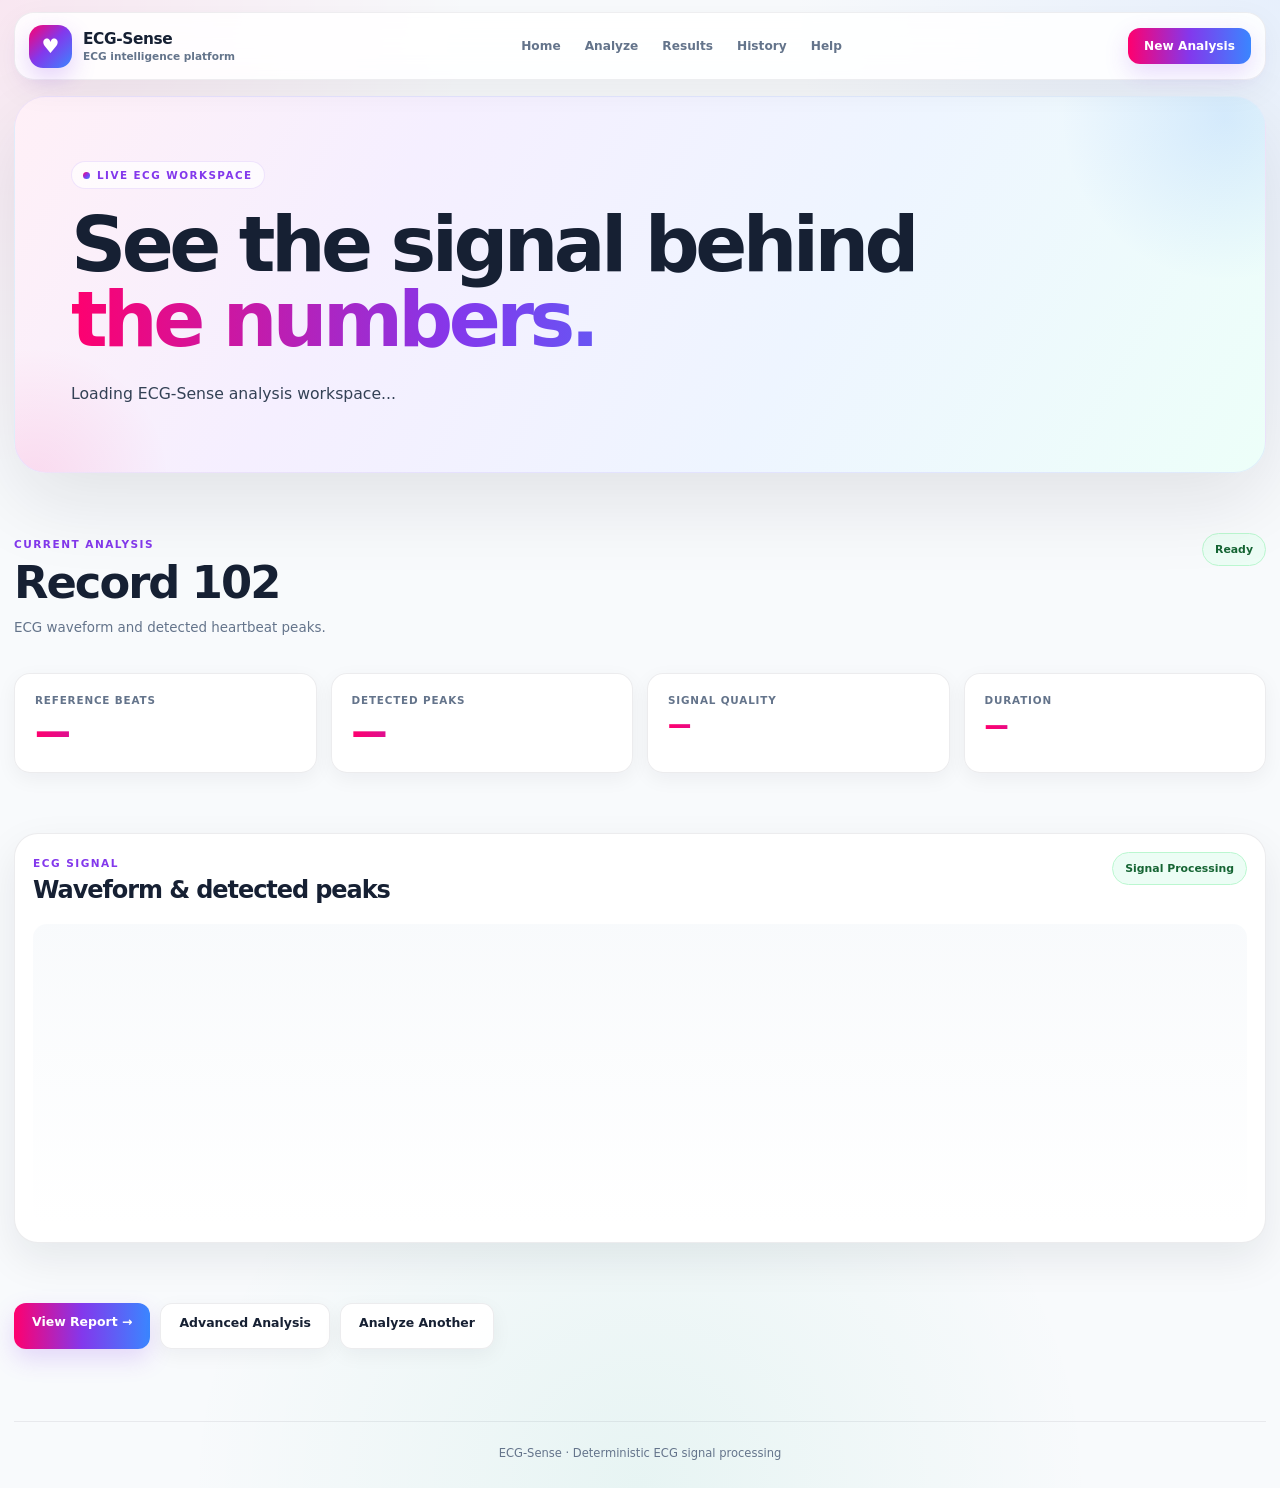
==== web_app/pages/analyze.html @ a7eef7b4 "Initial release: ECG-Sense ECG analysis platform" ====
<!DOCTYPE html>
<html lang="en">

<head>
    <meta charset="UTF-8">

    <meta
        name="viewport"
        content="width=device-width, initial-scale=1.0"
    >

    <meta
        name="description"
        content="ECG-Sense live ECG analysis workspace."
    >

    <title>ECG-Sense | Analysis</title>

    <link
        rel="stylesheet"
        href="../assets/app.css"
    >
</head>


<body>

<div class="page">

    <header class="nav">

        <a
            href="../index.html"
            class="logo"
        >

            <div class="logo-mark">
                ♥
            </div>

            <div class="logo-text">
                <strong>ECG-Sense</strong>
                <span>ECG intelligence platform</span>
            </div>

        </a>

        <nav class="nav-links">

            <a href="../index.html">
                Home
            </a>

            <a
                href="upload.html"
                aria-current="page"
            >
                Analyze
            </a>

            <a href="validation.html">
                Results
            </a>

            <a href="history.html">
                History
            </a>

            <a href="help.html">
                Help
            </a>

        </nav>

        <a
            href="upload.html"
            class="nav-button"
        >
            New Analysis
        </a>

    </header>


    <main>

        <section class="hero">

            <span class="eyebrow">
                LIVE ECG WORKSPACE
            </span>

            <h1>
                See the signal behind
                <span class="gradient-text">
                    the numbers.
                </span>
            </h1>

            <p id="analysisStatus">
                Loading ECG-Sense analysis workspace...
            </p>

        </section>


        <section class="content">

            <div
                class="report-header"
            >

                <div>

                    <span class="section-label">
                        CURRENT ANALYSIS
                    </span>

                    <h2
                        id="analysisRecord"
                        style="margin-top:7px;"
                    >
                        Record 102
                    </h2>

                    <p
                        id="analysisDescription"
                        class="content-description"
                    >
                        ECG waveform and detected heartbeat peaks.
                    </p>

                </div>


                <div
                    id="analysisId"
                    class="report-badge"
                >
                    Ready
                </div>

            </div>


            <div class="metric-grid">

                <div class="metric-card">
                    <div class="metric-label">
                        Reference Beats
                    </div>
                    <div
                        id="referenceBeats"
                        class="metric-value"
                    >
                        —
                    </div>
                </div>

                <div class="metric-card">
                    <div class="metric-label">
                        Detected Peaks
                    </div>
                    <div
                        id="detectedPeaks"
                        class="metric-value"
                    >
                        —
                    </div>
                </div>

                <div class="metric-card">
                    <div class="metric-label">
                        Signal Quality
                    </div>
                    <div
                        id="signalQuality"
                        class="metric-value"
                        style="font-size:1.4rem;"
                    >
                        —
                    </div>
                </div>

                <div class="metric-card">
                    <div class="metric-label">
                        Duration
                    </div>
                    <div
                        id="duration"
                        class="metric-value"
                        style="font-size:1.45rem;"
                    >
                        —
                    </div>
                </div>

            </div>

        </section>


        <section class="content">

            <div class="waveform-card">

                <div
                    style="
                        display:flex;
                        justify-content:space-between;
                        gap:16px;
                        align-items:flex-start;
                        flex-wrap:wrap;
                    "
                >

                    <div>

                        <span class="section-label">
                            ECG SIGNAL
                        </span>

                        <h2
                            style="
                                margin-top:7px;
                                font-size:1.5rem;
                            "
                        >
                            Waveform & detected peaks
                        </h2>

                    </div>

                    <span
                        class="report-badge"
                    >
                        Signal Processing
                    </span>

                </div>


                <canvas
                    id="ecgCanvas"
                    style="
                        width:100%;
                        height:300px;
                        margin-top:20px;
                    "
                    aria-label="ECG waveform"
                ></canvas>

            </div>

        </section>


        <section class="content">

            <div
                style="
                    display:flex;
                    gap:10px;
                    flex-wrap:wrap;
                "
            >

                <a
                    href="report.html"
                    class="primary-button"
                >
                    View Report →
                </a>

                <a
                    href="advanced.html"
                    class="secondary-button"
                >
                    Advanced Analysis
                </a>

                <a
                    href="upload.html"
                    class="secondary-button"
                >
                    Analyze Another
                </a>

            </div>

        </section>

    </main>


    <footer
        style="
            margin:72px 0 28px;
            padding-top:24px;
            border-top:1px solid rgba(15,23,42,.07);
            text-align:center;
            color:#64748b;
            font-size:.72rem;
        "
    >
        ECG-Sense · Deterministic ECG signal processing
    </footer>

</div>


<div
    id="globalStatus"
    class="global-status"
    aria-live="polite"
></div>


<script src="../assets/common.js"></script>
<script src="../assets/analyze.js"></script>

</body>

</html>
---- web_app/assets/app.css ----
/* ============================================================
   ECG-SENSE
   WORLD-CLASS PRODUCT UI
   Bright / Clean / Human-Centered / Mobile First
   ============================================================ */

:root {
    --pink: #ff006e;
    --pink-soft: #fff0f6;

    --purple: #8338ec;
    --purple-soft: #f3edff;

    --blue: #3a86ff;
    --blue-soft: #edf4ff;

    --cyan: #00b8d9;
    --cyan-soft: #e9fbff;

    --green: #06a77d;
    --green-soft: #eafbf5;

    --orange: #ff9f1c;
    --orange-soft: #fff7e7;

    --red: #e11d48;
    --red-soft: #fff1f4;

    --ink: #162033;
    --ink-soft: #334155;
    --muted: #64748b;
    --subtle: #94a3b8;

    --surface: #ffffff;
    --surface-soft: #f8fafc;
    --surface-tint: #fcfdff;

    --border: rgba(15, 23, 42, 0.08);
    --border-strong: rgba(15, 23, 42, 0.13);

    --shadow-sm:
        0 6px 20px rgba(15, 23, 42, 0.05);

    --shadow-md:
        0 16px 42px rgba(15, 23, 42, 0.08);

    --shadow-lg:
        0 28px 80px rgba(15, 23, 42, 0.10);

    --radius-sm: 10px;
    --radius-md: 16px;
    --radius-lg: 24px;
    --radius-xl: 32px;

    --max-width: 1400px;

    --transition:
        180ms cubic-bezier(.2,.8,.2,1);
}


/* ============================================================
   RESET
   ============================================================ */

*,
*::before,
*::after {
    box-sizing: border-box;
}

html {
    scroll-behavior: smooth;
    text-size-adjust: 100%;
}

body {
    margin: 0;
    min-height: 100vh;

    color: var(--ink);

    font-family:
        Inter,
        ui-sans-serif,
        system-ui,
        -apple-system,
        BlinkMacSystemFont,
        "Segoe UI",
        sans-serif;

    background:
        radial-gradient(
            circle at 0% 0%,
            rgba(255, 0, 110, 0.08),
            transparent 24%
        ),
        radial-gradient(
            circle at 100% 0%,
            rgba(58, 134, 255, 0.09),
            transparent 25%
        ),
        radial-gradient(
            circle at 50% 100%,
            rgba(6, 167, 125, 0.07),
            transparent 28%
        ),
        #f8fafc;

    -webkit-font-smoothing: antialiased;
    text-rendering: optimizeLegibility;
}

body::selection {
    background: rgba(131, 56, 236, 0.18);
}

img,
svg,
canvas,
video {
    display: block;
    max-width: 100%;
}

button,
input,
select,
textarea {
    font: inherit;
}

button {
    border: 0;
}

a {
    color: inherit;
    text-decoration: none;
}

p,
h1,
h2,
h3,
h4,
h5,
h6 {
    margin-top: 0;
}

p {
    line-height: 1.7;
}


/* ============================================================
   GLOBAL CONTAINER
   ============================================================ */

.page {
    width:
        min(
            calc(100% - 28px),
            var(--max-width)
        );

    margin-inline: auto;
}


/* ============================================================
   NAVIGATION
   ============================================================ */

.nav {
    position: sticky;
    top: 12px;
    z-index: 1000;

    min-height: 68px;

    margin-top: 12px;
    padding: 10px 14px;

    display: flex;
    align-items: center;
    justify-content: space-between;
    gap: 18px;

    border:
        1px solid rgba(15, 23, 42, 0.07);

    border-radius: 20px;

    background:
        rgba(255, 255, 255, 0.88);

    backdrop-filter:
        blur(20px)
        saturate(150%);

    -webkit-backdrop-filter:
        blur(20px)
        saturate(150%);

    box-shadow:
        0 10px 32px rgba(15, 23, 42, 0.05);
}

.logo {
    min-width: 0;

    display: flex;
    align-items: center;
    gap: 11px;
}

.logo-mark {
    width: 43px;
    height: 43px;
    flex: 0 0 43px;

    display: grid;
    place-items: center;

    border-radius: 14px;

    color: #ffffff;

    font-size: 20px;
    font-weight: 900;

    background:
        linear-gradient(
            135deg,
            var(--pink),
            var(--purple) 48%,
            var(--blue)
        );

    box-shadow:
        0 10px 24px rgba(131, 56, 236, 0.22);
}

.logo-text {
    min-width: 0;
}

.logo-text strong {
    display: block;

    font-size: 0.96rem;
    font-weight: 900;

    letter-spacing: -0.025em;
}

.logo-text span {
    display: block;

    margin-top: 2px;

    color: var(--muted);

    font-size: 0.66rem;
    font-weight: 650;

    white-space: nowrap;
}

.nav-links {
    display: flex;
    align-items: center;
    gap: 24px;
}

.nav-links a {
    position: relative;

    color: var(--muted);

    font-size: 0.76rem;
    font-weight: 800;

    transition:
        color var(--transition);
}

.nav-links a::after {
    content: "";

    position: absolute;

    left: 0;
    right: 0;
    bottom: -8px;

    height: 2px;

    border-radius: 999px;

    background:
        linear-gradient(
            90deg,
            var(--pink),
            var(--purple),
            var(--blue)
        );

    transform: scaleX(0);
    transform-origin: center;

    transition:
        transform var(--transition);
}

.nav-links a:hover {
    color: var(--purple);
}

.nav-links a:hover::after {
    transform: scaleX(1);
}

.nav-button {
    padding: 11px 16px;

    border-radius: 12px;

    color: #ffffff;

    background:
        linear-gradient(
            90deg,
            var(--pink),
            var(--purple),
            var(--blue)
        );

    font-size: 0.76rem;
    font-weight: 850;

    cursor: pointer;

    box-shadow:
        0 9px 24px rgba(131, 56, 236, 0.18);

    transition:
        transform var(--transition),
        box-shadow var(--transition),
        filter var(--transition);
}

.nav-button:hover {
    transform: translateY(-1px);

    box-shadow:
        0 13px 30px rgba(131, 56, 236, 0.23);

    filter: brightness(1.03);
}


/* ============================================================
   HERO
   ============================================================ */

.hero {
    position: relative;
    overflow: hidden;

    margin-top: 16px;
    padding: 64px 56px;

    border:
        1px solid rgba(99, 102, 241, 0.10);

    border-radius: var(--radius-xl);

    background:
        linear-gradient(
            120deg,
            #fff0f7 0%,
            #f5efff 30%,
            #eef5ff 63%,
            #edfff9 100%
        );

    box-shadow: var(--shadow-lg);
}

.hero::before {
    content: "";

    position: absolute;

    width: 340px;
    height: 340px;

    right: -130px;
    top: -150px;

    border-radius: 50%;

    background:
        radial-gradient(
            circle,
            rgba(58, 134, 255, 0.14),
            transparent 68%
        );

    pointer-events: none;
}

.hero::after {
    content: "";

    position: absolute;

    width: 280px;
    height: 280px;

    left: -120px;
    bottom: -150px;

    border-radius: 50%;

    background:
        radial-gradient(
            circle,
            rgba(255, 0, 110, 0.09),
            transparent 68%
        );

    pointer-events: none;
}

.eyebrow {
    position: relative;
    z-index: 1;

    display: inline-flex;
    align-items: center;
    gap: 7px;

    padding: 7px 11px;

    border:
        1px solid rgba(131, 56, 236, 0.12);

    border-radius: 999px;

    color: var(--purple);

    background:
        rgba(255, 255, 255, 0.70);

    font-size: 0.65rem;
    font-weight: 900;

    letter-spacing: 0.14em;
}

.eyebrow::before {
    content: "";

    width: 7px;
    height: 7px;

    border-radius: 50%;

    background:
        linear-gradient(
            135deg,
            var(--pink),
            var(--purple),
            var(--blue)
        );
}

.hero h1 {
    position: relative;
    z-index: 1;

    max-width: 900px;

    margin:
        18px 0 0;

    color: var(--ink);

    font-size:
        clamp(
            2.8rem,
            6vw,
            5.4rem
        );

    line-height: 0.98;

    letter-spacing: -0.06em;
}

.gradient-text {
    background:
        linear-gradient(
            90deg,
            var(--pink),
            var(--purple),
            var(--blue),
            var(--green)
        );

    background-size: 220% auto;

    -webkit-background-clip: text;
    background-clip: text;

    color: transparent;

    animation:
        gradientShift 7s ease infinite;
}

@keyframes gradientShift {
    0% {
        background-position: 0% center;
    }

    50% {
        background-position: 100% center;
    }

    100% {
        background-position: 0% center;
    }
}

.hero p {
    position: relative;
    z-index: 1;

    max-width: 720px;

    margin:
        22px 0 0;

    color: var(--ink-soft);

    font-size: 0.98rem;

    line-height: 1.8;
}


/* ============================================================
   SECTION
   ============================================================ */

.content {
    margin-top: 60px;
}

.section-label {
    display: inline-block;

    color: var(--purple);

    font-size: 0.66rem;
    font-weight: 900;

    letter-spacing: 0.14em;
}

.content h2 {
    margin:
        8px 0 0;

    font-size:
        clamp(
            1.8rem,
            4vw,
            2.8rem
        );

    line-height: 1.08;

    letter-spacing: -0.045em;
}

.content-description {
    max-width: 700px;

    margin-top: 10px;

    color: var(--muted);

    font-size: 0.84rem;
}


/* ============================================================
   CARD GRID
   ============================================================ */

.card-grid {
    margin-top: 24px;

    display: grid;

    grid-template-columns:
        repeat(
            3,
            minmax(0, 1fr)
        );

    gap: 16px;
}

.card {
    position: relative;

    padding: 24px;

    border:
        1px solid var(--border);

    border-radius: var(--radius-lg);

    background:
        rgba(255, 255, 255, 0.93);

    box-shadow:
        var(--shadow-md);

    transition:
        transform var(--transition),
        box-shadow var(--transition),
        border-color var(--transition);
}

.card::before {
    content: "";

    position: absolute;

    left: 18px;
    right: 18px;
    top: 0;

    height: 3px;

    border-radius:
        0 0 999px 999px;

    background:
        linear-gradient(
            90deg,
            rgba(255, 0, 110, .0),
            rgba(131, 56, 236, .65),
            rgba(58, 134, 255, .0)
        );

    opacity: 0;

    transition:
        opacity var(--transition);
}

.card:hover {
    transform: translateY(-4px);

    border-color:
        rgba(131, 56, 236, 0.12);

    box-shadow:
        0 24px 54px
        rgba(15, 23, 42, 0.10);
}

.card:hover::before {
    opacity: 1;
}

.card h3 {
    margin:
        15px 0 0;

    font-size: 1rem;
    font-weight: 900;

    letter-spacing: -0.02em;
}

.card p {
    margin:
        8px 0 0;

    color: var(--muted);

    font-size: 0.77rem;

    line-height: 1.65;
}


/* ============================================================
   ICON
   ============================================================ */

.icon {
    width: 46px;
    height: 46px;

    display: grid;
    place-items: center;

    border-radius: 14px;

    font-size: 1.05rem;
    font-weight: 900;
}


/* ============================================================
   BUTTONS
   ============================================================ */

.primary-button,
.secondary-button {
    min-height: 46px;

    padding:
        11px 18px;

    border-radius: 12px;

    font-size: 0.78rem;
    font-weight: 850;

    cursor: pointer;

    transition:
        transform var(--transition),
        box-shadow var(--transition),
        filter var(--transition),
        background var(--transition);
}

.primary-button {
    color: #ffffff;

    background:
        linear-gradient(
            90deg,
            var(--pink),
            var(--purple),
            var(--blue)
        );

    box-shadow:
        0 10px 24px
        rgba(131, 56, 236, 0.18);
}

.primary-button:hover:not(:disabled) {
    transform: translateY(-1px);

    box-shadow:
        0 14px 32px
        rgba(131, 56, 236, 0.23);

    filter: brightness(1.04);
}

.secondary-button {
    color: var(--ink);

    border:
        1px solid var(--border);

    background:
        rgba(255, 255, 255, 0.94);

    box-shadow:
        var(--shadow-sm);
}

.secondary-button:hover:not(:disabled) {
    transform: translateY(-1px);

    border-color:
        rgba(131, 56, 236, 0.17);

    box-shadow:
        var(--shadow-md);
}

button:disabled {
    opacity: 0.55;

    cursor: not-allowed;

    transform: none !important;

    box-shadow: none !important;
}


/* ============================================================
   FORM
   ============================================================ */

.form-card {
    position: relative;

    max-width: 820px;

    margin-top: 24px;

    padding: 28px;

    border:
        1px solid var(--border);

    border-radius:
        var(--radius-lg);

    background:
        rgba(255, 255, 255, 0.96);

    box-shadow:
        var(--shadow-lg);
}

.form-group {
    margin-top: 18px;
}

.form-group label {
    display: block;

    margin-bottom: 7px;

    color: var(--ink);

    font-size: 0.74rem;
    font-weight: 850;
}

.form-group input,
.form-group select,
.form-group textarea {
    width: 100%;

    min-height: 46px;

    padding:
        11px 13px;

    border:
        1px solid #dbe2ea;

    border-radius: 12px;

    outline: none;

    color: var(--ink);

    background:
        #ffffff;

    transition:
        border-color var(--transition),
        box-shadow var(--transition);
}

.form-group textarea {
    min-height: 120px;
    resize: vertical;
}

.form-group input:focus,
.form-group select:focus,
.form-group textarea:focus {
    border-color:
        rgba(131, 56, 236, 0.45);

    box-shadow:
        0 0 0 4px
        rgba(131, 56, 236, 0.08);
}


/* ============================================================
   FILE INPUT
   ============================================================ */

input[type="file"] {
    width: 100%;

    padding: 11px;

    border:
        1px dashed
        rgba(131, 56, 236, 0.28);

    border-radius: 14px;

    color: var(--muted);

    background:
        linear-gradient(
            135deg,
            rgba(255, 240, 246, 0.65),
            rgba(243, 237, 255, 0.65),
            rgba(237, 244, 255, 0.65)
        );

    cursor: pointer;
}

input[type="file"]::file-selector-button {
    margin-right: 10px;

    padding:
        9px 13px;

    border: 0;

    border-radius: 10px;

    color: white;

    background:
        linear-gradient(
            90deg,
            var(--pink),
            var(--purple)
        );

    font-size: 0.72rem;
    font-weight: 800;

    cursor: pointer;
}


/* ============================================================
   STATUS / TOAST
   ============================================================ */

.global-status {
    position: fixed;

    right: 18px;
    bottom: 18px;

    z-index: 99999;

    width:
        min(
            390px,
            calc(100vw - 36px)
        );

    padding:
        14px 16px;

    border:
        1px solid var(--border);

    border-radius: 15px;

    color: var(--ink);

    background:
        rgba(255,255,255,.97);

    box-shadow:
        0 20px 55px
        rgba(15, 23, 42, 0.16);

    font-size: 0.77rem;
    font-weight: 750;

    line-height: 1.5;

    transform:
        translateY(20px);

    opacity: 0;

    pointer-events: none;

    transition:
        transform var(--transition),
        opacity var(--transition);
}

.global-status.show {
    transform:
        translateY(0);

    opacity: 1;
}

.global-status[data-type="success"] {
    color: #166534;

    border-color:
        #bbf7d0;

    background:
        #f0fdf4;
}

.global-status[data-type="error"] {
    color: #be123c;

    border-color:
        #fecdd3;

    background:
        #fff1f4;
}

.global-status[data-type="warning"] {
    color: #92400e;

    border-color:
        #fde68a;

    background:
        #fffaf0;
}

.global-status[data-type="info"] {
    color: #475569;

    border-color:
        #dbe4f0;
}


/* ============================================================
   LIVE ANALYSIS PANEL
   ============================================================ */

#liveStatus {
    overflow: hidden;
}

#liveStatus::after {
    content: "";

    position: absolute;

    left: 0;
    bottom: 0;

    width: 100%;
    height: 3px;

    background:
        linear-gradient(
            90deg,
            var(--pink),
            var(--purple),
            var(--blue),
            var(--green)
        );

    background-size:
        250% 100%;

    animation:
        loadingLine 2s linear infinite;
}

@keyframes loadingLine {
    0% {
        background-position: 0% 50%;
    }

    100% {
        background-position: 250% 50%;
    }
}


/* ============================================================
   METRIC GRID
   ============================================================ */

.metric-grid {
    margin-top: 20px;

    display: grid;

    grid-template-columns:
        repeat(
            4,
            minmax(0, 1fr)
        );

    gap: 14px;
}

.metric-card {
    padding: 20px;

    border:
        1px solid var(--border);

    border-radius:
        var(--radius-md);

    background:
        rgba(255,255,255,.96);

    box-shadow:
        var(--shadow-sm);

    transition:
        transform var(--transition),
        box-shadow var(--transition);
}

.metric-card:hover {
    transform: translateY(-3px);

    box-shadow:
        var(--shadow-md);
}

.metric-label {
    color: var(--muted);

    font-size: 0.65rem;
    font-weight: 850;

    text-transform: uppercase;

    letter-spacing: .08em;
}

.metric-value {
    margin-top: 6px;

    font-size:
        clamp(
            1.45rem,
            3vw,
            2.15rem
        );

    font-weight: 950;

    letter-spacing: -0.04em;

    background:
        linear-gradient(
            90deg,
            var(--pink),
            var(--purple),
            var(--blue)
        );

    -webkit-background-clip: text;
    background-clip: text;

    color: transparent;
}

.metric-caption {
    margin-top: 4px;

    color: var(--subtle);

    font-size: 0.67rem;
}


/* ============================================================
   REPORT
   ============================================================ */

.report-header {
    display: flex;
    align-items: flex-start;
    justify-content: space-between;
    gap: 18px;
}

.report-badge {
    flex: 0 0 auto;

    padding:
        9px 12px;

    border:
        1px solid #bbf7d0;

    border-radius: 999px;

    color: #166534;

    background:
        #ecfdf5;

    font-size: 0.68rem;
    font-weight: 850;
}

.report-section {
    margin-top: 18px;

    padding: 25px;

    border:
        1px solid var(--border);

    border-radius:
        var(--radius-lg);

    background:
        rgba(255,255,255,.96);

    box-shadow:
        var(--shadow-sm);
}

.report-section h3 {
    margin: 0;

    font-size: 1rem;
}

.report-section p {
    margin-top: 9px;

    color: var(--muted);

    font-size: 0.8rem;
}


/* ============================================================
   WAVEFORM
   ============================================================ */

.waveform-card {
    position: relative;

    overflow: hidden;

    margin-top: 18px;

    padding: 18px;

    border:
        1px solid var(--border);

    border-radius:
        var(--radius-lg);

    background:
        #ffffff;

    box-shadow:
        var(--shadow-md);
}

.waveform-card canvas {
    width: 100%;

    min-height: 260px;

    border-radius:
        14px;

    background:
        linear-gradient(
            rgba(248, 250, 252, 0.96),
            rgba(255, 255, 255, 0.96)
        );
}


/* ============================================================
   PROGRESS
   ============================================================ */

.progress-track {
    width: 100%;
    height: 9px;

    overflow: hidden;

    border-radius: 999px;

    background:
        #edf1f6;
}

.progress-bar {
    width: 0;
    height: 100%;

    border-radius: inherit;

    background:
        linear-gradient(
            90deg,
            var(--pink),
            var(--purple),
            var(--blue),
            var(--green)
        );

    transition:
        width 400ms ease;
}


/* ============================================================
   HISTORY
   ============================================================ */

.history-list {
    margin-top: 20px;

    display: grid;

    gap: 12px;
}

.history-item {
    display: flex;
    align-items: center;
    justify-content: space-between;
    gap: 18px;

    padding: 18px;

    border:
        1px solid var(--border);

    border-radius:
        var(--radius-md);

    background:
        rgba(255,255,255,.96);

    box-shadow:
        var(--shadow-sm);
}

.history-item-title {
    font-size: .83rem;
    font-weight: 900;
}

.history-item-meta {
    margin-top: 4px;

    color: var(--muted);

    font-size: .68rem;
}

.history-empty {
    padding: 30px;

    text-align: center;

    border:
        1px dashed
        rgba(131,56,236,.18);

    border-radius:
        var(--radius-md);

    color: var(--muted);

    background:
        rgba(243,237,255,.35);
}


/* ============================================================
   TABLE
   ============================================================ */

.table-wrap {
    width: 100%;

    overflow-x: auto;

    margin-top: 18px;

    border:
        1px solid var(--border);

    border-radius:
        var(--radius-md);

    background: white;

    box-shadow:
        var(--shadow-sm);
}

.data-table {
    width: 100%;

    min-width: 700px;

    border-collapse: collapse;
}

.data-table th,
.data-table td {
    padding:
        13px 14px;

    border-bottom:
        1px solid #eef1f5;

    text-align: left;

    font-size: .71rem;
}

.data-table th {
    color: var(--muted);

    background:
        #f8fafc;

    font-size: .65rem;

    text-transform: uppercase;

    letter-spacing: .05em;
}

.data-table tr:last-child td {
    border-bottom: 0;
}


/* ============================================================
   ALERTS
   ============================================================ */

.alert {
    margin-top: 18px;

    padding: 15px 16px;

    border-radius: 14px;

    font-size: .75rem;

    line-height: 1.6;
}

.alert-info {
    color: #334155;

    border:
        1px solid #dbe4f0;

    background:
        #f8fbff;
}

.alert-success {
    color: #166534;

    border:
        1px solid #bbf7d0;

    background:
        #f0fdf4;
}

.alert-warning {
    color: #92400e;

    border:
        1px solid #fde68a;

    background:
        #fffaf0;
}

.alert-danger {
    color: #be123c;

    border:
        1px solid #fecdd3;

    background:
        #fff1f4;
}


/* ============================================================
   LOADING SKELETON
   ============================================================ */

.skeleton {
    position: relative;

    overflow: hidden;

    border-radius: 10px;

    background:
        #edf1f6;
}

.skeleton::after {
    content: "";

    position: absolute;

    inset: 0;

    transform:
        translateX(-100%);

    background:
        linear-gradient(
            90deg,
            transparent,
            rgba(255,255,255,.68),
            transparent
        );

    animation:
        skeleton 1.35s infinite;
}

@keyframes skeleton {
    100% {
        transform:
            translateX(100%);
    }
}


/* ============================================================
   FOOTER
   ============================================================ */

footer {
    color: var(--muted);
}


/* ============================================================
   FOCUS ACCESSIBILITY
   ============================================================ */

button:focus-visible,
a:focus-visible,
input:focus-visible,
select:focus-visible,
textarea:focus-visible {
    outline:
        3px solid
        rgba(58, 134, 255, 0.28);

    outline-offset: 3px;
}


/* ============================================================
   SCROLLBAR
   ============================================================ */

::-webkit-scrollbar {
    width: 10px;
    height: 10px;
}

::-webkit-scrollbar-track {
    background:
        #f1f5f9;
}

::-webkit-scrollbar-thumb {
    border-radius: 999px;

    background:
        linear-gradient(
            var(--pink),
            var(--purple),
            var(--blue)
        );
}


/* ============================================================
   MOBILE
   ============================================================ */

@media (max-width: 980px) {

    .nav-links {
        gap: 15px;
    }

    .card-grid {
        grid-template-columns:
            repeat(
                2,
                minmax(0, 1fr)
            );
    }

    .metric-grid {
        grid-template-columns:
            repeat(
                2,
                minmax(0, 1fr)
            );
    }

    .hero {
        padding:
            48px 38px;
    }
}


@media (max-width: 760px) {

    .page {
        width:
            calc(100% - 16px);
    }

    .nav {
        top: 7px;
        margin-top: 7px;

        min-height: 60px;

        padding:
            8px 10px;

        border-radius: 17px;
    }

    .logo-mark {
        width: 38px;
        height: 38px;
        flex-basis: 38px;

        border-radius: 12px;
    }

    .logo-text strong {
        font-size: .86rem;
    }

    .logo-text span {
        display: none;
    }

    .nav-links {
        display: none;
    }

    .nav-button {
        display: block;

        padding:
            9px 12px;

        font-size: .69rem;
    }

    .hero {
        margin-top: 10px;

        padding:
            38px 22px;

        border-radius: 24px;
    }

    .hero h1 {
        font-size:
            clamp(
                2.45rem,
                13vw,
                3.6rem
            );
    }

    .hero p {
        font-size: .86rem;
    }

    .content {
        margin-top: 42px;
    }

    .content h2 {
        font-size:
            clamp(
                1.7rem,
                8vw,
                2.3rem
            );
    }

    .card-grid {
        grid-template-columns: 1fr;
        gap: 12px;
    }

    .metric-grid {
        grid-template-columns: 1fr;
    }

    .card,
    .form-card,
    .report-section {
        padding: 19px;
    }

    .report-header {
        flex-direction: column;
    }

    .report-badge {
        align-self: flex-start;
    }

    .history-item {
        align-items: flex-start;
        flex-direction: column;
    }

    .history-item .primary-button,
    .history-item .secondary-button {
        width: 100%;
    }

    .waveform-card {
        padding: 12px;
    }

    .waveform-card canvas {
        min-height: 205px;
    }
}


@media (max-width: 460px) {

    .page {
        width:
            calc(100% - 12px);
    }

    .hero {
        padding:
            32px 18px;
    }

    .hero h1 {
        font-size:
            2.35rem;
    }

    .eyebrow {
        font-size: .58rem;
    }

    .primary-button,
    .secondary-button {
        width: 100%;
    }

    .global-status {
        right: 10px;
        bottom: 10px;

        width:
            calc(100vw - 20px);
    }

    input[type="file"]::file-selector-button {
        width: 100%;
        margin:
            0 0 9px;
    }
}


/* ============================================================
   REDUCED MOTION
   ============================================================ */

@media (
    prefers-reduced-motion: reduce
) {

    *,
    *::before,
    *::after {
        scroll-behavior: auto !important;
        animation-duration: .01ms !important;
        animation-iteration-count: 1 !important;
        transition-duration: .01ms !important;
    }
}
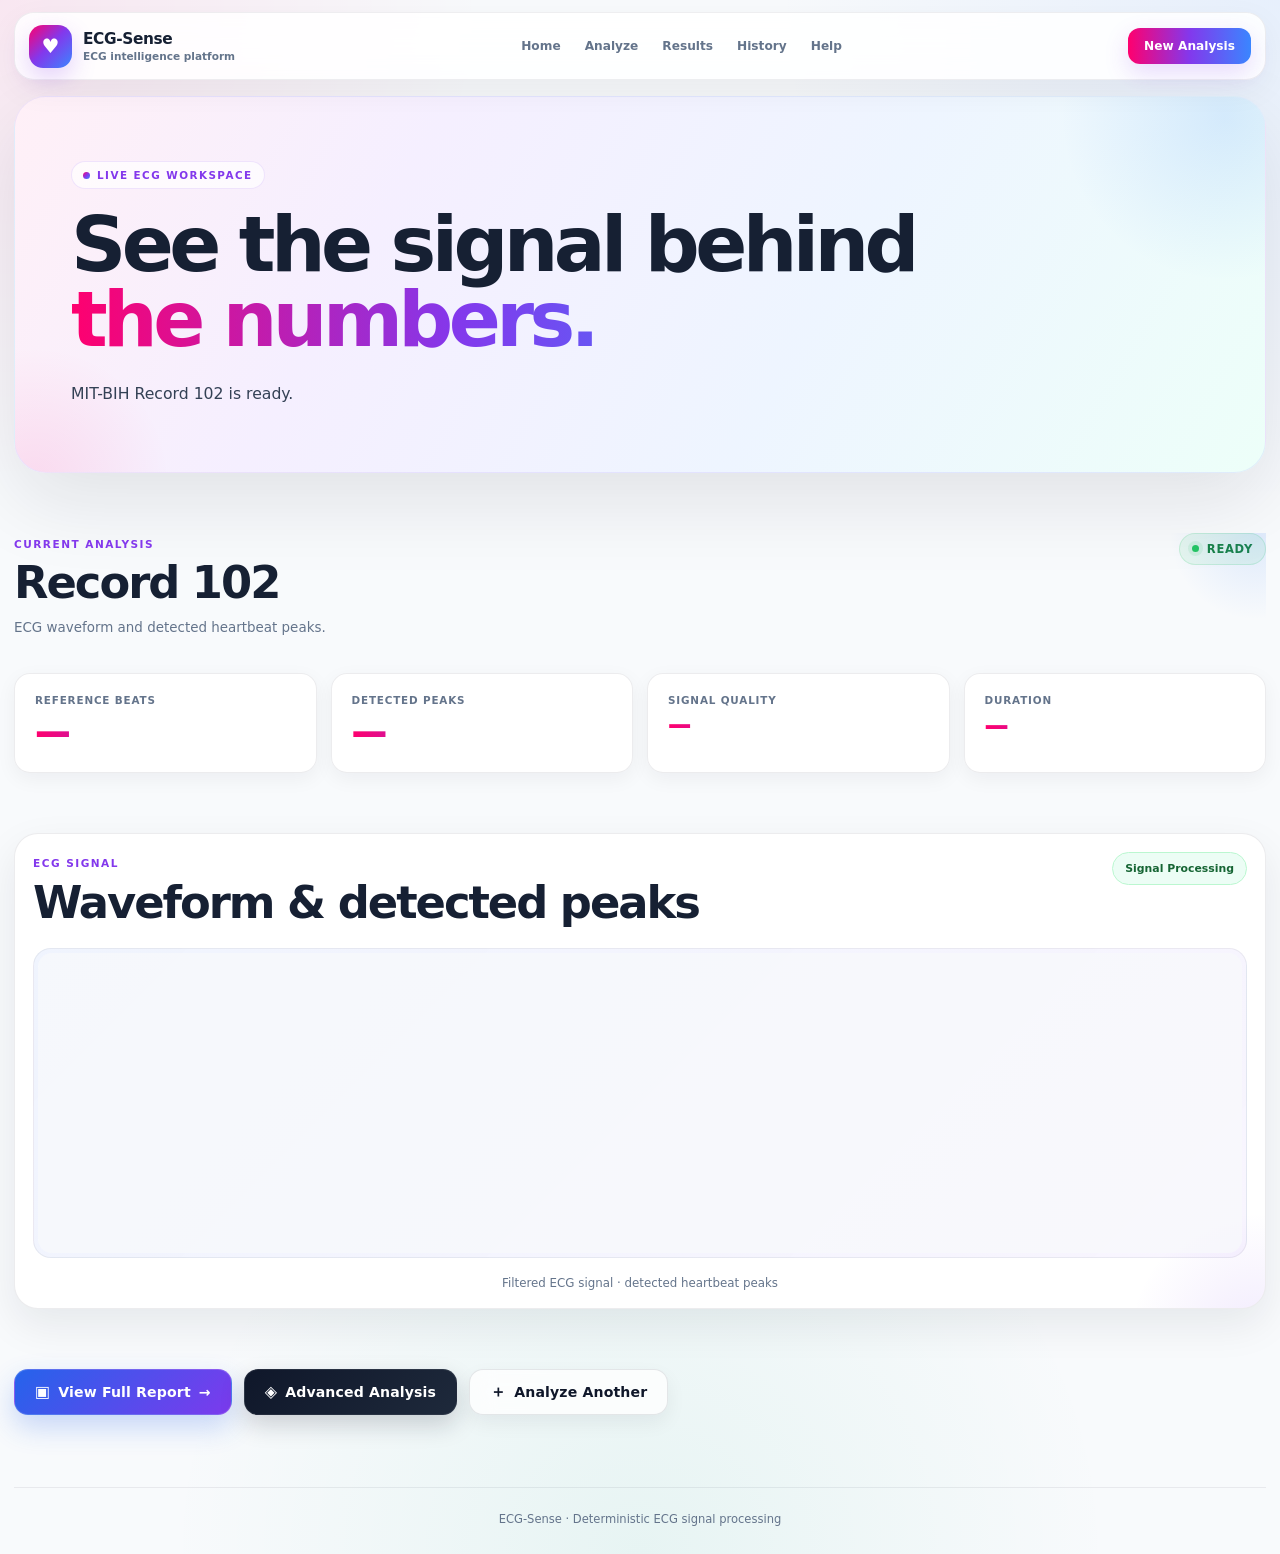
==== commit 0eba5842: "Improve analysis page navigation and premium buttons" ====
--- a/web_app/pages/analyze.html
+++ b/web_app/pages/analyze.html
@@ -20,12 +20,321 @@
         rel="stylesheet"
         href="../assets/app.css"
     >
+
+    <style>
+
+        /* =====================================================
+           PREMIUM ANALYSIS PAGE
+           ===================================================== */
+
+        .analysis-actions {
+            display: flex;
+            gap: 12px;
+            flex-wrap: wrap;
+            align-items: center;
+        }
+
+        .analysis-action {
+            display: inline-flex;
+            align-items: center;
+            justify-content: center;
+            gap: 8px;
+
+            min-height: 46px;
+            padding: 0 20px;
+
+            border-radius: 14px;
+
+            text-decoration: none;
+
+            font-weight: 700;
+            font-size: .88rem;
+
+            letter-spacing: .01em;
+
+            transition:
+                transform .2s ease,
+                box-shadow .2s ease,
+                border-color .2s ease,
+                background .2s ease;
+        }
+
+        .analysis-action:hover {
+            transform: translateY(-2px);
+        }
+
+        .analysis-action:active {
+            transform: translateY(0);
+        }
+
+        .analysis-action-primary {
+            color: #ffffff;
+
+            background:
+                linear-gradient(
+                    135deg,
+                    #2563eb,
+                    #7c3aed
+                );
+
+            border: 1px solid
+                rgba(255,255,255,.16);
+
+            box-shadow:
+                0 12px 28px
+                rgba(37,99,235,.24);
+        }
+
+        .analysis-action-primary:hover {
+            box-shadow:
+                0 16px 34px
+                rgba(37,99,235,.34);
+        }
+
+        .analysis-action-secondary {
+            color: #0f172a;
+
+            background:
+                rgba(255,255,255,.78);
+
+            border: 1px solid
+                rgba(15,23,42,.10);
+
+            box-shadow:
+                0 8px 20px
+                rgba(15,23,42,.06);
+
+            backdrop-filter: blur(12px);
+        }
+
+        .analysis-action-secondary:hover {
+            border-color:
+                rgba(37,99,235,.30);
+
+            box-shadow:
+                0 12px 26px
+                rgba(15,23,42,.10);
+        }
+
+        .analysis-action-dark {
+            color: #ffffff;
+
+            background:
+                linear-gradient(
+                    135deg,
+                    #0f172a,
+                    #1e293b
+                );
+
+            border: 1px solid
+                rgba(255,255,255,.08);
+
+            box-shadow:
+                0 10px 24px
+                rgba(15,23,42,.18);
+        }
+
+        .analysis-action-dark:hover {
+            box-shadow:
+                0 15px 30px
+                rgba(15,23,42,.26);
+        }
+
+        .action-icon {
+            font-size: 1rem;
+            line-height: 1;
+        }
+
+        .analysis-header-card {
+            position: relative;
+            overflow: hidden;
+        }
+
+        .analysis-header-card::after {
+            content: "";
+
+            position: absolute;
+
+            width: 180px;
+            height: 180px;
+
+            right: -80px;
+            top: -90px;
+
+            border-radius: 50%;
+
+            background:
+                radial-gradient(
+                    circle,
+                    rgba(59,130,246,.14),
+                    transparent 68%
+                );
+
+            pointer-events: none;
+        }
+
+        .analysis-status-badge {
+            display: inline-flex;
+            align-items: center;
+            gap: 8px;
+
+            padding: 8px 12px;
+
+            border-radius: 999px;
+
+            font-size: .72rem;
+            font-weight: 800;
+
+            letter-spacing: .06em;
+            text-transform: uppercase;
+
+            background:
+                rgba(34,197,94,.08);
+
+            color: #15803d;
+
+            border: 1px solid
+                rgba(34,197,94,.16);
+        }
+
+        .analysis-status-dot {
+            width: 7px;
+            height: 7px;
+
+            border-radius: 50%;
+
+            background: #22c55e;
+
+            box-shadow:
+                0 0 0 4px
+                rgba(34,197,94,.10);
+        }
+
+        .waveform-card {
+            position: relative;
+            overflow: hidden;
+        }
+
+        .waveform-card::before {
+            content: "";
+
+            position: absolute;
+
+            width: 260px;
+            height: 260px;
+
+            right: -120px;
+            bottom: -160px;
+
+            border-radius: 50%;
+
+            background:
+                radial-gradient(
+                    circle,
+                    rgba(124,58,237,.10),
+                    transparent 68%
+                );
+
+            pointer-events: none;
+        }
+
+        .waveform-heading {
+            display: flex;
+
+            justify-content: space-between;
+
+            align-items: flex-start;
+
+            gap: 16px;
+
+            flex-wrap: wrap;
+        }
+
+        .waveform-title {
+            margin-top: 7px;
+
+            font-size: 1.5rem;
+
+            letter-spacing: -.02em;
+        }
+
+        .canvas-wrapper {
+            position: relative;
+
+            width: 100%;
+
+            margin-top: 20px;
+
+            padding: 4px;
+
+            border-radius: 18px;
+
+            background:
+                linear-gradient(
+                    135deg,
+                    rgba(37,99,235,.07),
+                    rgba(124,58,237,.05)
+                );
+
+            border: 1px solid
+                rgba(15,23,42,.06);
+        }
+
+        #ecgCanvas {
+            display: block;
+
+            width: 100%;
+            height: 300px;
+
+            border-radius: 14px;
+
+            background:
+                rgba(248,250,252,.72);
+        }
+
+        .analysis-footer-note {
+            text-align: center;
+
+            margin-top: 18px;
+
+            color: #64748b;
+
+            font-size: .74rem;
+        }
+
+        @media (max-width: 700px) {
+
+            .analysis-actions {
+                flex-direction: column;
+                align-items: stretch;
+            }
+
+            .analysis-action {
+                width: 100%;
+            }
+
+            #ecgCanvas {
+                height: 240px;
+            }
+
+            .waveform-title {
+                font-size: 1.25rem;
+            }
+        }
+
+    </style>
+
 </head>
 
 
 <body>
 
 <div class="page">
+
+
+    <!-- =====================================================
+         NAVIGATION
+         ===================================================== -->
 
     <header class="nav">
 
@@ -39,11 +348,19 @@
             </div>
 
             <div class="logo-text">
-                <strong>ECG-Sense</strong>
-                <span>ECG intelligence platform</span>
+
+                <strong>
+                    ECG-Sense
+                </strong>
+
+                <span>
+                    ECG intelligence platform
+                </span>
+
             </div>
 
         </a>
+
 
         <nav class="nav-links">
 
@@ -51,8 +368,10 @@
                 Home
             </a>
 
+            <!-- IMPORTANT:
+                 Directly opens sample analysis -->
             <a
-                href="upload.html"
+                href="analyze.html?mode=sample&record=102"
                 aria-current="page"
             >
                 Analyze
@@ -71,6 +390,7 @@
             </a>
 
         </nav>
+
 
         <a
             href="upload.html"
@@ -82,7 +402,15 @@
     </header>
 
 
+
+    <!-- =====================================================
+         MAIN
+         ===================================================== -->
+
     <main>
+
+
+        <!-- HERO -->
 
         <section class="hero">
 
@@ -104,10 +432,15 @@
         </section>
 
 
+
+        <!-- =================================================
+             ANALYSIS SUMMARY
+             ================================================= -->
+
         <section class="content">
 
             <div
-                class="report-header"
+                class="report-header analysis-header-card"
             >
 
                 <div>
@@ -127,7 +460,8 @@
                         id="analysisDescription"
                         class="content-description"
                     >
-                        ECG waveform and detected heartbeat peaks.
+                        ECG waveform and detected
+                        heartbeat peaks.
                     </p>
 
                 </div>
@@ -135,44 +469,66 @@
 
                 <div
                     id="analysisId"
-                    class="report-badge"
+                    class="analysis-status-badge"
                 >
+
+                    <span
+                        class="analysis-status-dot"
+                    ></span>
+
                     Ready
+
                 </div>
 
             </div>
 
 
+
+            <!-- METRICS -->
+
             <div class="metric-grid">
 
+
                 <div class="metric-card">
+
                     <div class="metric-label">
                         Reference Beats
                     </div>
+
                     <div
                         id="referenceBeats"
                         class="metric-value"
                     >
                         —
                     </div>
-                </div>
+
+                </div>
+
+
 
                 <div class="metric-card">
+
                     <div class="metric-label">
                         Detected Peaks
                     </div>
+
                     <div
                         id="detectedPeaks"
                         class="metric-value"
                     >
                         —
                     </div>
-                </div>
+
+                </div>
+
+
 
                 <div class="metric-card">
+
                     <div class="metric-label">
                         Signal Quality
                     </div>
+
                     <div
                         id="signalQuality"
                         class="metric-value"
@@ -180,12 +536,17 @@
                     >
                         —
                     </div>
-                </div>
+
+                </div>
+
+
 
                 <div class="metric-card">
+
                     <div class="metric-label">
                         Duration
                     </div>
+
                     <div
                         id="duration"
                         class="metric-value"
@@ -193,26 +554,26 @@
                     >
                         —
                     </div>
-                </div>
+
+                </div>
+
 
             </div>
 
         </section>
 
 
+
+        <!-- =================================================
+             ECG WAVEFORM
+             ================================================= -->
+
         <section class="content">
 
             <div class="waveform-card">
 
-                <div
-                    style="
-                        display:flex;
-                        justify-content:space-between;
-                        gap:16px;
-                        align-items:flex-start;
-                        flex-wrap:wrap;
-                    "
-                >
+
+                <div class="waveform-heading">
 
                     <div>
 
@@ -220,78 +581,118 @@
                             ECG SIGNAL
                         </span>
 
-                        <h2
-                            style="
-                                margin-top:7px;
-                                font-size:1.5rem;
-                            "
-                        >
+                        <h2 class="waveform-title">
                             Waveform & detected peaks
                         </h2>
 
                     </div>
 
-                    <span
-                        class="report-badge"
-                    >
+
+                    <span class="report-badge">
                         Signal Processing
                     </span>
 
                 </div>
 
 
-                <canvas
-                    id="ecgCanvas"
-                    style="
-                        width:100%;
-                        height:300px;
-                        margin-top:20px;
-                    "
-                    aria-label="ECG waveform"
-                ></canvas>
+
+                <div class="canvas-wrapper">
+
+                    <canvas
+                        id="ecgCanvas"
+                        aria-label="ECG waveform"
+                    ></canvas>
+
+                </div>
+
+
+                <div class="analysis-footer-note">
+                    Filtered ECG signal · detected
+                    heartbeat peaks
+                </div>
+
 
             </div>
 
         </section>
 
 
+
+        <!-- =================================================
+             ACTION BUTTONS
+             ================================================= -->
+
         <section class="content">
 
-            <div
-                style="
-                    display:flex;
-                    gap:10px;
-                    flex-wrap:wrap;
-                "
-            >
+            <div class="analysis-actions">
+
+
+                <!-- VIEW REPORT -->
 
                 <a
-                    href="report.html"
-                    class="primary-button"
+                    href="report.html?record=102"
+                    class="analysis-action analysis-action-primary"
                 >
-                    View Report →
+
+                    <span class="action-icon">
+                        ▣
+                    </span>
+
+                    View Full Report
+
+                    <span>
+                        →
+                    </span>
+
                 </a>
 
+
+
+                <!-- ADVANCED -->
+
                 <a
-                    href="advanced.html"
-                    class="secondary-button"
+                    href="advanced.html?record=102"
+                    class="analysis-action analysis-action-dark"
                 >
+
+                    <span class="action-icon">
+                        ◈
+                    </span>
+
                     Advanced Analysis
+
                 </a>
+
+
+
+                <!-- NEW -->
 
                 <a
                     href="upload.html"
-                    class="secondary-button"
+                    class="analysis-action analysis-action-secondary"
                 >
+
+                    <span class="action-icon">
+                        ＋
+                    </span>
+
                     Analyze Another
+
                 </a>
 
+
             </div>
 
         </section>
 
+
     </main>
 
+
+
+    <!-- =====================================================
+         FOOTER
+         ===================================================== -->
 
     <footer
         style="
@@ -303,10 +704,14 @@
             font-size:.72rem;
         "
     >
+
         ECG-Sense · Deterministic ECG signal processing
+
     </footer>
 
+
 </div>
+
 
 
 <div
@@ -316,9 +721,16 @@
 ></div>
 
 
+
+<!-- =========================================================
+     JAVASCRIPT
+     ========================================================= -->
+
 <script src="../assets/common.js"></script>
+
 <script src="../assets/analyze.js"></script>
 
+
 </body>
 
 </html>
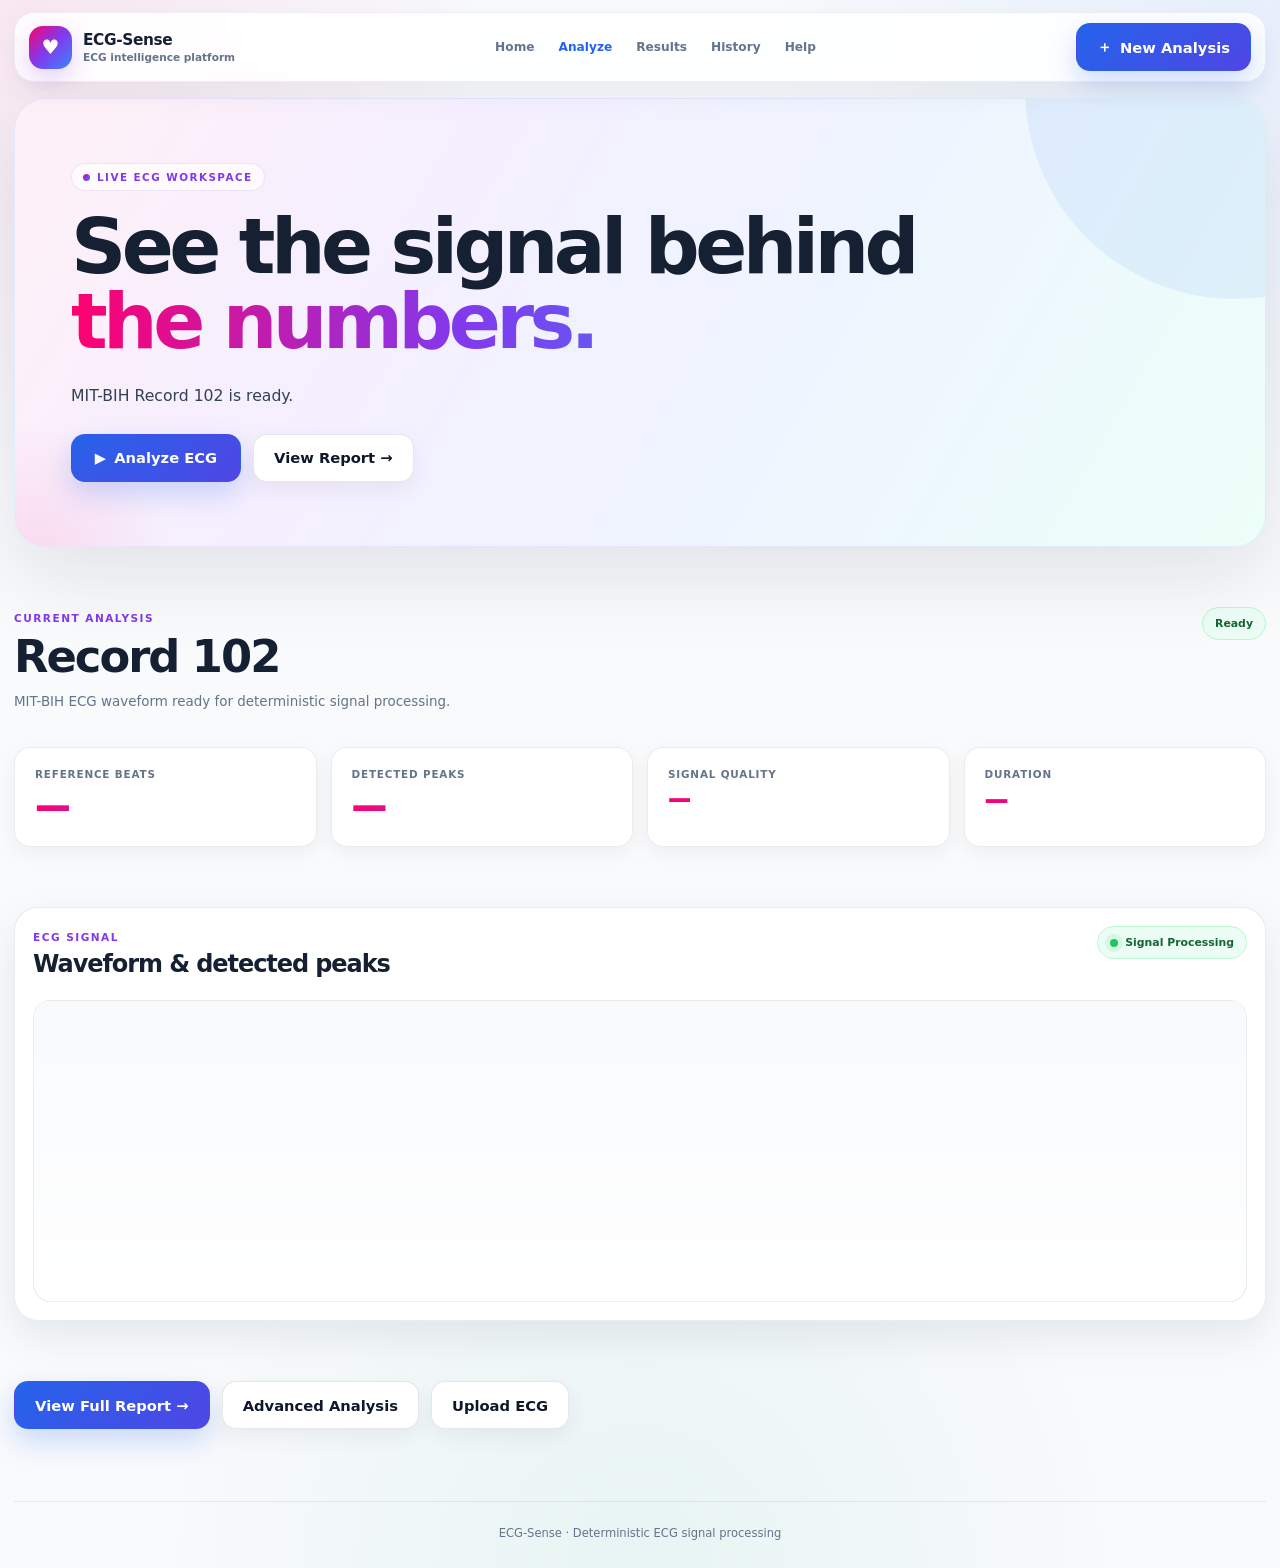
==== commit 43fb9a0a: "Fix analysis navigation and premium analyze workspace" ====
--- a/web_app/pages/analyze.html
+++ b/web_app/pages/analyze.html
@@ -11,10 +11,10 @@
 
     <meta
         name="description"
-        content="ECG-Sense live ECG analysis workspace."
+        content="ECG-Sense intelligent ECG analysis workspace."
     >
 
-    <title>ECG-Sense | Analysis</title>
+    <title>ECG-Sense | Analyze ECG</title>
 
     <link
         rel="stylesheet"
@@ -24,190 +24,113 @@
     <style>
 
         /* =====================================================
-           PREMIUM ANALYSIS PAGE
+           ANALYZE PAGE PREMIUM OVERRIDES
            ===================================================== */
+
+        .analysis-nav-active {
+            color: #2563eb !important;
+            font-weight: 800;
+        }
+
+        .analysis-hero {
+            position: relative;
+            overflow: hidden;
+        }
+
+        .analysis-hero::before {
+            content: "";
+            position: absolute;
+            width: 420px;
+            height: 420px;
+            right: -180px;
+            top: -220px;
+            background: rgba(37, 99, 235, 0.08);
+            border-radius: 50%;
+            pointer-events: none;
+        }
+
+        .analysis-status {
+            max-width: 760px;
+        }
 
         .analysis-actions {
             display: flex;
             gap: 12px;
             flex-wrap: wrap;
-            align-items: center;
-        }
-
-        .analysis-action {
+            margin-top: 24px;
+        }
+
+        .premium-button {
             display: inline-flex;
             align-items: center;
             justify-content: center;
             gap: 8px;
 
-            min-height: 46px;
+            min-height: 48px;
             padding: 0 20px;
 
             border-radius: 14px;
 
             text-decoration: none;
 
-            font-weight: 700;
-            font-size: .88rem;
-
-            letter-spacing: .01em;
+            font-weight: 800;
+            font-size: 0.92rem;
+
+            cursor: pointer;
 
             transition:
-                transform .2s ease,
-                box-shadow .2s ease,
-                border-color .2s ease,
-                background .2s ease;
-        }
-
-        .analysis-action:hover {
+                transform .18s ease,
+                box-shadow .18s ease,
+                background .18s ease,
+                border-color .18s ease;
+        }
+
+        .premium-button:hover {
             transform: translateY(-2px);
         }
 
-        .analysis-action:active {
-            transform: translateY(0);
-        }
-
-        .analysis-action-primary {
+        .premium-primary {
             color: #ffffff;
-
-            background:
-                linear-gradient(
-                    135deg,
-                    #2563eb,
-                    #7c3aed
-                );
-
-            border: 1px solid
-                rgba(255,255,255,.16);
+            background: linear-gradient(
+                135deg,
+                #2563eb,
+                #4f46e5
+            );
+
+            border: 1px solid transparent;
 
             box-shadow:
-                0 12px 28px
-                rgba(37,99,235,.24);
-        }
-
-        .analysis-action-primary:hover {
+                0 12px 28px rgba(37, 99, 235, .22);
+        }
+
+        .premium-primary:hover {
             box-shadow:
-                0 16px 34px
-                rgba(37,99,235,.34);
-        }
-
-        .analysis-action-secondary {
+                0 16px 34px rgba(37, 99, 235, .30);
+        }
+
+        .premium-secondary {
             color: #0f172a;
-
-            background:
-                rgba(255,255,255,.78);
-
-            border: 1px solid
-                rgba(15,23,42,.10);
+            background: #ffffff;
+
+            border: 1px solid rgba(15, 23, 42, .10);
 
             box-shadow:
-                0 8px 20px
-                rgba(15,23,42,.06);
-
-            backdrop-filter: blur(12px);
-        }
-
-        .analysis-action-secondary:hover {
-            border-color:
-                rgba(37,99,235,.30);
-
+                0 8px 22px rgba(15, 23, 42, .06);
+        }
+
+        .premium-secondary:hover {
+            border-color: rgba(37, 99, 235, .25);
             box-shadow:
-                0 12px 26px
-                rgba(15,23,42,.10);
-        }
-
-        .analysis-action-dark {
-            color: #ffffff;
-
-            background:
-                linear-gradient(
-                    135deg,
-                    #0f172a,
-                    #1e293b
-                );
-
-            border: 1px solid
-                rgba(255,255,255,.08);
-
-            box-shadow:
-                0 10px 24px
-                rgba(15,23,42,.18);
-        }
-
-        .analysis-action-dark:hover {
-            box-shadow:
-                0 15px 30px
-                rgba(15,23,42,.26);
-        }
-
-        .action-icon {
-            font-size: 1rem;
-            line-height: 1;
-        }
-
-        .analysis-header-card {
-            position: relative;
-            overflow: hidden;
-        }
-
-        .analysis-header-card::after {
-            content: "";
-
-            position: absolute;
-
-            width: 180px;
-            height: 180px;
-
-            right: -80px;
-            top: -90px;
-
-            border-radius: 50%;
-
-            background:
-                radial-gradient(
-                    circle,
-                    rgba(59,130,246,.14),
-                    transparent 68%
-                );
-
+                0 12px 28px rgba(15, 23, 42, .10);
+        }
+
+        .analysis-button {
+            min-width: 170px;
+        }
+
+        .analysis-button.is-loading {
             pointer-events: none;
-        }
-
-        .analysis-status-badge {
-            display: inline-flex;
-            align-items: center;
-            gap: 8px;
-
-            padding: 8px 12px;
-
-            border-radius: 999px;
-
-            font-size: .72rem;
-            font-weight: 800;
-
-            letter-spacing: .06em;
-            text-transform: uppercase;
-
-            background:
-                rgba(34,197,94,.08);
-
-            color: #15803d;
-
-            border: 1px solid
-                rgba(34,197,94,.16);
-        }
-
-        .analysis-status-dot {
-            width: 7px;
-            height: 7px;
-
-            border-radius: 50%;
-
-            background: #22c55e;
-
-            box-shadow:
-                0 0 0 4px
-                rgba(34,197,94,.10);
+            opacity: .75;
         }
 
         .waveform-card {
@@ -215,111 +138,85 @@
             overflow: hidden;
         }
 
-        .waveform-card::before {
-            content: "";
-
-            position: absolute;
-
-            width: 260px;
-            height: 260px;
-
-            right: -120px;
-            bottom: -160px;
-
+        .waveform-header {
+            display: flex;
+            justify-content: space-between;
+            align-items: flex-start;
+            gap: 18px;
+            flex-wrap: wrap;
+        }
+
+        .signal-live {
+            display: inline-flex;
+            align-items: center;
+            gap: 7px;
+        }
+
+        .signal-dot {
+            width: 8px;
+            height: 8px;
             border-radius: 50%;
-
-            background:
-                radial-gradient(
-                    circle,
-                    rgba(124,58,237,.10),
-                    transparent 68%
-                );
-
-            pointer-events: none;
-        }
-
-        .waveform-heading {
-            display: flex;
-
-            justify-content: space-between;
-
-            align-items: flex-start;
-
-            gap: 16px;
-
-            flex-wrap: wrap;
-        }
-
-        .waveform-title {
-            margin-top: 7px;
-
-            font-size: 1.5rem;
-
-            letter-spacing: -.02em;
+            background: #22c55e;
+            box-shadow:
+                0 0 0 5px rgba(34, 197, 94, .10);
         }
 
         .canvas-wrapper {
             position: relative;
-
             width: 100%;
-
-            margin-top: 20px;
-
-            padding: 4px;
+            margin-top: 22px;
+
+            min-height: 300px;
 
             border-radius: 18px;
+
+            overflow: hidden;
 
             background:
                 linear-gradient(
-                    135deg,
-                    rgba(37,99,235,.07),
-                    rgba(124,58,237,.05)
+                    180deg,
+                    #ffffff,
+                    #f8fafc
                 );
 
-            border: 1px solid
-                rgba(15,23,42,.06);
+            border: 1px solid rgba(15, 23, 42, .07);
         }
 
         #ecgCanvas {
             display: block;
-
             width: 100%;
             height: 300px;
-
-            border-radius: 14px;
-
-            background:
-                rgba(248,250,252,.72);
-        }
-
-        .analysis-footer-note {
-            text-align: center;
-
-            margin-top: 18px;
-
-            color: #64748b;
-
-            font-size: .74rem;
+        }
+
+        .metric-card {
+            transition:
+                transform .18s ease,
+                box-shadow .18s ease;
+        }
+
+        .metric-card:hover {
+            transform: translateY(-3px);
+            box-shadow:
+                0 14px 32px rgba(15, 23, 42, .08);
+        }
+
+        .analysis-complete {
+            border-color: rgba(34, 197, 94, .25) !important;
         }
 
         @media (max-width: 700px) {
 
-            .analysis-actions {
-                flex-direction: column;
-                align-items: stretch;
-            }
-
-            .analysis-action {
+            .premium-button {
                 width: 100%;
             }
 
+            .analysis-button {
+                width: 100%;
+            }
+
             #ecgCanvas {
-                height: 240px;
+                height: 260px;
             }
-
-            .waveform-title {
-                font-size: 1.25rem;
-            }
         }
 
     </style>
@@ -333,7 +230,7 @@
 
 
     <!-- =====================================================
-         NAVIGATION
+         NAVBAR
          ===================================================== -->
 
     <header class="nav">
@@ -348,15 +245,8 @@
             </div>
 
             <div class="logo-text">
-
-                <strong>
-                    ECG-Sense
-                </strong>
-
-                <span>
-                    ECG intelligence platform
-                </span>
-
+                <strong>ECG-Sense</strong>
+                <span>ECG intelligence platform</span>
             </div>
 
         </a>
@@ -364,43 +254,60 @@
 
         <nav class="nav-links">
 
-            <a href="../index.html">
+            <a
+                href="../index.html"
+            >
                 Home
             </a>
 
+
             <!-- IMPORTANT:
-                 Directly opens sample analysis -->
+                 Analyze now directly opens the actual
+                 analysis workspace. -->
+
             <a
                 href="analyze.html?mode=sample&record=102"
+                class="analysis-nav-active"
                 aria-current="page"
             >
                 Analyze
             </a>
 
-            <a href="validation.html">
+
+            <a
+                href="validation.html"
+            >
                 Results
             </a>
 
-            <a href="history.html">
+
+            <a
+                href="history.html"
+            >
                 History
             </a>
 
-            <a href="help.html">
+
+            <a
+                href="help.html"
+            >
                 Help
             </a>
 
         </nav>
 
 
+        <!-- Premium New Analysis button -->
+
         <a
-            href="upload.html"
-            class="nav-button"
+            href="analyze.html?mode=sample&record=102"
+            class="premium-button premium-primary"
         >
+            <span>＋</span>
             New Analysis
         </a>
 
     </header>
-
 
 
     <!-- =====================================================
@@ -410,13 +317,16 @@
     <main>
 
 
-        <!-- HERO -->
-
-        <section class="hero">
+        <!-- =================================================
+             HERO
+             ================================================= -->
+
+        <section class="hero analysis-hero">
 
             <span class="eyebrow">
                 LIVE ECG WORKSPACE
             </span>
+
 
             <h1>
                 See the signal behind
@@ -425,29 +335,56 @@
                 </span>
             </h1>
 
-            <p id="analysisStatus">
-                Loading ECG-Sense analysis workspace...
+
+            <p
+                id="analysisStatus"
+                class="analysis-status"
+            >
+                Preparing ECG-Sense analysis workspace...
             </p>
 
+
+            <div class="analysis-actions">
+
+                <!-- THIS IS THE IMPORTANT BUTTON.
+                     analyze.js searches for #runAnalysis -->
+
+                <button
+                    id="runAnalysis"
+                    type="button"
+                    class="premium-button premium-primary analysis-button"
+                >
+                    <span>▶</span>
+                    Analyze ECG
+                </button>
+
+
+                <a
+                    href="report.html?record=102"
+                    class="premium-button premium-secondary"
+                >
+                    View Report →
+                </a>
+
+            </div>
+
         </section>
 
 
-
         <!-- =================================================
-             ANALYSIS SUMMARY
+             CURRENT ANALYSIS
              ================================================= -->
 
         <section class="content">
 
-            <div
-                class="report-header analysis-header-card"
-            >
+            <div class="report-header">
 
                 <div>
 
                     <span class="section-label">
                         CURRENT ANALYSIS
                     </span>
+
 
                     <h2
                         id="analysisRecord"
@@ -456,12 +393,13 @@
                         Record 102
                     </h2>
 
+
                     <p
                         id="analysisDescription"
                         class="content-description"
                     >
-                        ECG waveform and detected
-                        heartbeat peaks.
+                        MIT-BIH ECG waveform ready for
+                        deterministic signal processing.
                     </p>
 
                 </div>
@@ -469,22 +407,17 @@
 
                 <div
                     id="analysisId"
-                    class="analysis-status-badge"
+                    class="report-badge"
                 >
-
-                    <span
-                        class="analysis-status-dot"
-                    ></span>
-
                     Ready
-
                 </div>
 
             </div>
 
 
-
-            <!-- METRICS -->
+            <!-- =================================================
+                 METRICS
+                 ================================================= -->
 
             <div class="metric-grid">
 
@@ -505,7 +438,6 @@
                 </div>
 
 
-
                 <div class="metric-card">
 
                     <div class="metric-label">
@@ -520,7 +452,6 @@
                     </div>
 
                 </div>
-
 
 
                 <div class="metric-card">
@@ -540,7 +471,6 @@
                 </div>
 
 
-
                 <div class="metric-card">
 
                     <div class="metric-label">
@@ -563,7 +493,6 @@
         </section>
 
 
-
         <!-- =================================================
              ECG WAVEFORM
              ================================================= -->
@@ -573,7 +502,8 @@
             <div class="waveform-card">
 
 
-                <div class="waveform-heading">
+                <div class="waveform-header">
+
 
                     <div>
 
@@ -581,113 +511,81 @@
                             ECG SIGNAL
                         </span>
 
-                        <h2 class="waveform-title">
+
+                        <h2
+                            style="
+                                margin-top:7px;
+                                font-size:1.5rem;
+                            "
+                        >
                             Waveform & detected peaks
                         </h2>
 
                     </div>
 
 
-                    <span class="report-badge">
+                    <span
+                        class="report-badge signal-live"
+                    >
+                        <span class="signal-dot"></span>
                         Signal Processing
                     </span>
 
                 </div>
 
 
-
                 <div class="canvas-wrapper">
 
                     <canvas
                         id="ecgCanvas"
-                        aria-label="ECG waveform"
+                        aria-label="ECG waveform with detected heartbeat peaks"
                     ></canvas>
 
                 </div>
 
-
-                <div class="analysis-footer-note">
-                    Filtered ECG signal · detected
-                    heartbeat peaks
-                </div>
-
-
             </div>
 
         </section>
 
 
-
         <!-- =================================================
-             ACTION BUTTONS
+             ACTIONS
              ================================================= -->
 
         <section class="content">
 
             <div class="analysis-actions">
 
-
-                <!-- VIEW REPORT -->
 
                 <a
                     href="report.html?record=102"
-                    class="analysis-action analysis-action-primary"
+                    class="premium-button premium-primary"
                 >
-
-                    <span class="action-icon">
-                        ▣
-                    </span>
-
-                    View Full Report
-
-                    <span>
-                        →
-                    </span>
-
+                    View Full Report →
                 </a>
 
 
-
-                <!-- ADVANCED -->
-
                 <a
-                    href="advanced.html?record=102"
-                    class="analysis-action analysis-action-dark"
+                    href="advanced.html"
+                    class="premium-button premium-secondary"
                 >
-
-                    <span class="action-icon">
-                        ◈
-                    </span>
-
                     Advanced Analysis
-
                 </a>
 
-
-
-                <!-- NEW -->
 
                 <a
                     href="upload.html"
-                    class="analysis-action analysis-action-secondary"
+                    class="premium-button premium-secondary"
                 >
-
-                    <span class="action-icon">
-                        ＋
-                    </span>
-
-                    Analyze Another
-
+                    Upload ECG
                 </a>
 
-
             </div>
 
         </section>
 
 
     </main>
-
 
 
     <!-- =====================================================
@@ -704,14 +602,11 @@
             font-size:.72rem;
         "
     >
-
         ECG-Sense · Deterministic ECG signal processing
-
     </footer>
 
 
 </div>
-
 
 
 <div
@@ -721,7 +616,6 @@
 ></div>
 
 
-
 <!-- =========================================================
      JAVASCRIPT
      ========================================================= -->
